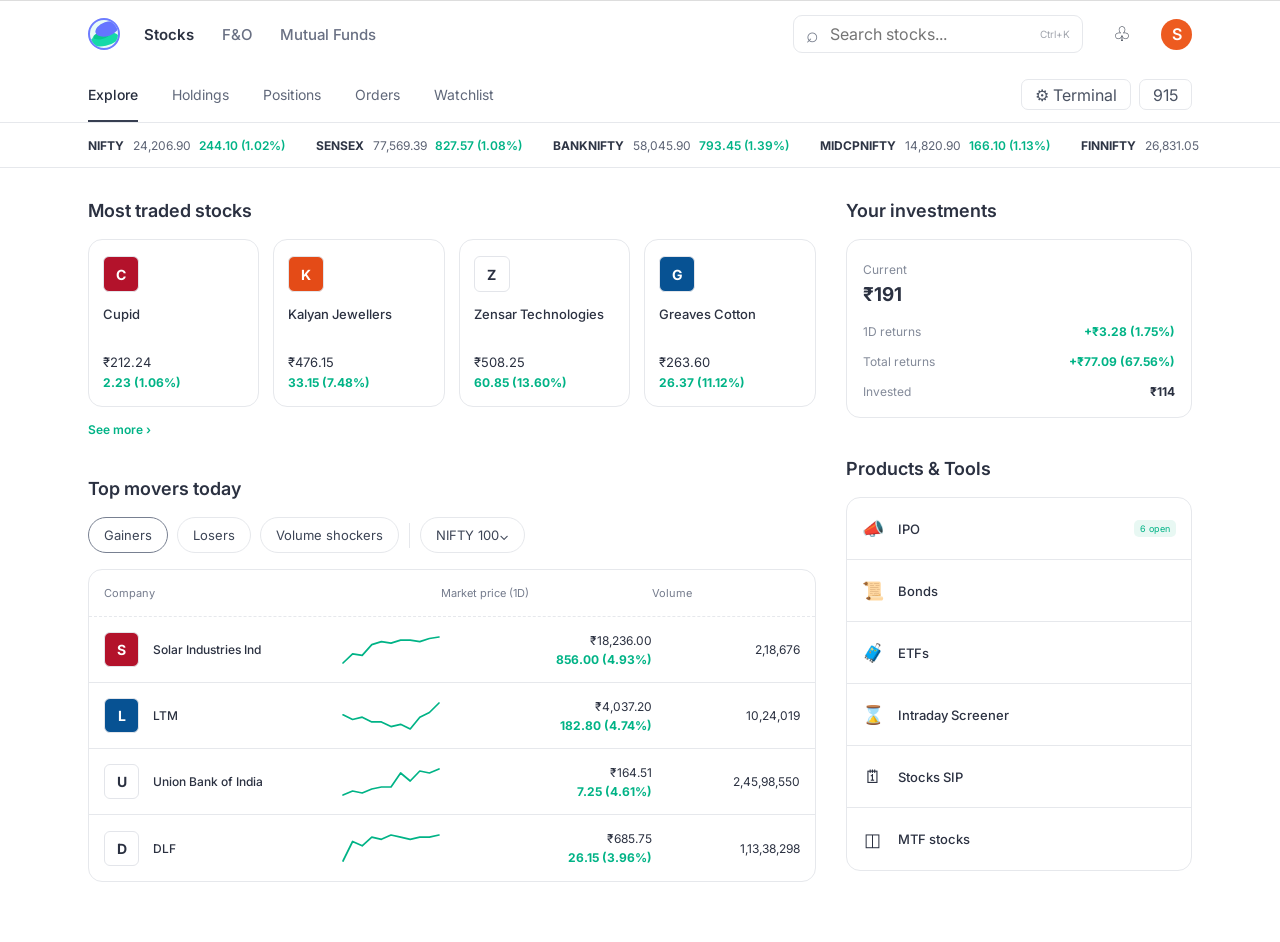
==== index.html @ 37b402b8 "Add files via upload" ====
<!DOCTYPE html>
<html lang="en">
<head>
  <meta charset="UTF-8" />
  <meta name="viewport" content="width=device-width, initial-scale=1, viewport-fit=cover" />
  <meta name="theme-color" content="#ffffff" />
  <meta name="apple-mobile-web-app-capable" content="yes" />
  <meta name="apple-mobile-web-app-status-bar-style" content="default" />
  <meta name="apple-mobile-web-app-title" content="Stocks Explore" />
  <link rel="manifest" href="manifest.webmanifest" />
  <link rel="apple-touch-icon" href="icons/icon-192.png" />
  <title>Stocks Explore</title>
  <link rel="preconnect" href="https://fonts.googleapis.com">
  <link rel="preconnect" href="https://fonts.gstatic.com" crossorigin>
  <link href="https://fonts.googleapis.com/css2?family=Inter:wght@400;500;600;700&display=swap" rel="stylesheet">
  <link rel="stylesheet" href="styles.css" />
</head>
<body>
  <header class="desktop-header">
    <div class="header-row">
      <a class="brand" href="#" aria-label="Stocks Explore">
        <span class="brand-logo"><i></i></span>
      </a>
      <nav class="primary-nav">
        <a class="active" href="#">Stocks</a>
        <a href="#">F&amp;O</a>
        <a href="#">Mutual Funds</a>
      </nav>
      <label class="search">
        <span>⌕</span>
        <input placeholder="Search stocks..." />
        <small>Ctrl+K</small>
      </label>
      <button class="bell" aria-label="Notifications">♧</button>
      <button class="profile">S</button>
    </div>

    <div class="nav-row">
      <nav class="secondary-nav">
        <a class="active" href="#">Explore</a>
        <a href="#">Holdings</a>
        <a href="#">Positions</a>
        <a href="#">Orders</a>
        <a href="#">Watchlist</a>
      </nav>
      <div class="nav-actions">
        <button>⚙ Terminal</button>
        <button>915</button>
      </div>
    </div>

    <div class="market-strip">
      <div class="strip-inner">
        <span><b>NIFTY</b> 24,206.90 <em>244.10 (1.02%)</em></span>
        <span><b>SENSEX</b> 77,569.39 <em>827.57 (1.08%)</em></span>
        <span><b>BANKNIFTY</b> 58,045.90 <em>793.45 (1.39%)</em></span>
        <span><b>MIDCPNIFTY</b> 14,820.90 <em>166.10 (1.13%)</em></span>
        <span><b>FINNIFTY</b> 26,831.05</span>
        <button class="globe">◎</button>
      </div>
    </div>
  </header>

  <header class="mobile-header">
    <div class="mobile-search">
      <span class="brand-logo compact"><i></i></span>
      <span class="search-glyph">⌕</span>
      <input placeholder="Search stocks" />
      <button class="mobile-profile">U</button>
    </div>
    <div class="mobile-tabs">
      <button class="active">Explore</button>
      <button>Dashboard</button>
    </div>
  </header>

  <main>
    <div class="desktop-page">
      <section class="desktop-left">
        <section class="block">
          <h1>Most traded stocks</h1>
          <div class="traded-grid" id="tradedGrid"></div>
          <button class="text-link">See more ›</button>
        </section>

        <section class="block movers">
          <h1>Top movers today</h1>
          <div class="filter-row">
            <button class="active">Gainers</button>
            <button>Losers</button>
            <button>Volume shockers</button>
            <span class="divider"></span>
            <button>NIFTY 100⌄</button>
          </div>

          <div class="stock-table">
            <div class="table-head">
              <span>Company</span>
              <span>Market price (1D)</span>
              <span>Volume</span>
            </div>
            <div id="stockRows"></div>
          </div>
        </section>
      </section>

      <aside class="desktop-right">
        <section class="block">
          <h1>Your investments</h1>
          <div class="investment-card">
            <span class="muted">Current</span>
            <h2>₹191</h2>
            <div class="metric"><span>1D returns</span><strong>+₹3.28 (1.75%)</strong></div>
            <div class="metric"><span>Total returns</span><strong>+₹77.09 (67.56%)</strong></div>
            <div class="metric"><span>Invested</span><b>₹114</b></div>
          </div>
        </section>

        <section class="block tools-block">
          <h1>Products &amp; Tools</h1>
          <div class="tools-card" id="toolsList"></div>
        </section>
      </aside>
    </div>

    <div class="mobile-page">
      <section class="mobile-section">
        <div class="mobile-title-row">
          <h2>Market Indices</h2>
          <button class="green-pill">SCREENER</button>
        </div>
        <div class="horizontal-scroll" id="indicesRow"></div>
      </section>

      <section class="mobile-section">
        <div class="mobile-title-row">
          <h2>Top Gainers <small>NIFTY100</small></h2>
          <button class="plain-green">SEE MORE</button>
        </div>
        <div class="horizontal-scroll" id="gainersRow"></div>
      </section>

      <section class="mobile-section">
        <div class="mobile-title-row">
          <h2>Stocks in News</h2>
          <button class="green-pill">NEWS</button>
        </div>
        <div class="horizontal-scroll" id="newsRow"></div>
      </section>
    </div>
  </main>

  <nav class="bottom-nav">
    <a class="active" href="#"><span>↗</span><small>Stocks</small></a>
    <a href="#"><span>◒</span><small>Mutual Funds</small></a>
  </nav>

  <div id="installBanner" class="install-banner" hidden>
    <div>
      <strong>Install this web app</strong>
      <span>Add it to your home screen for an app-like experience.</span>
    </div>
    <button id="installBtn">Install</button>
    <button id="dismissInstall" aria-label="Dismiss">×</button>
  </div>

  <script src="script.js"></script>
</body>
</html>
---- styles.css ----
*{box-sizing:border-box}
:root{
  --green:#00b386;
  --text:#2b3141;
  --muted:#7d8493;
  --line:#e6e8ec;
  --bg:#fff;
  --soft:#f7f8fa;
}
html,body{margin:0;min-height:100%;font-family:Inter,Arial,sans-serif;color:var(--text);background:#fff}
body{overflow-x:hidden}
button,input{font:inherit}
button{cursor:pointer}
a{text-decoration:none;color:inherit}
.mobile-header,.mobile-page,.bottom-nav{display:none}

/* Desktop header */
.desktop-header{border-top:1px solid #ddd;background:#fff}
.header-row,.nav-row,.strip-inner{max-width:1120px;margin:auto;padding:0 8px}
.header-row{height:66px;display:flex;align-items:center;gap:24px}
.brand{display:flex;align-items:center}
.brand-logo{position:relative;display:inline-block;width:32px;height:32px;border:2px solid #6d7cff;border-radius:50%;overflow:hidden;background:#e6fbf6;flex:0 0 auto}
.brand-logo:before,.brand-logo:after,.brand-logo i:before{content:"";position:absolute;border-radius:50%}
.brand-logo:before{width:29px;height:13px;left:0;bottom:2px;background:#15d9a8;transform:rotate(-12deg)}
.brand-logo:after{width:24px;height:14px;right:-1px;top:2px;background:#6575ff;transform:rotate(-18deg)}
.brand-logo i:before{width:17px;height:7px;left:3px;top:12px;background:#07c88f;transform:rotate(-14deg)}
.primary-nav{display:flex;align-items:center;gap:28px;margin-right:auto}
.primary-nav a{font-size:15px;color:#697083;font-weight:500}
.primary-nav a.active{font-weight:600;color:#2c3241}
.search{width:290px;height:38px;border:1px solid var(--line);border-radius:9px;display:flex;align-items:center;gap:9px;padding:0 12px}
.search span{font-size:21px;color:#757c8b;line-height:1}
.search input{min-width:0;flex:1;border:none;outline:none;color:#525868}
.search small{font-size:10px;color:#a1a5ad}
.bell{border:0;background:transparent;font-size:20px;color:#252d3d}
.profile,.mobile-profile{border:0;border-radius:50%;display:grid;place-items:center;color:#fff;font-weight:600}
.profile{width:31px;height:31px;background:#ed5b20}
.nav-row{height:55px;display:flex;justify-content:space-between;align-items:center}
.secondary-nav{align-self:stretch;display:flex;align-items:center;gap:34px}
.secondary-nav a{align-self:stretch;display:flex;align-items:center;font-size:14px;color:#60687a;position:relative}
.secondary-nav a.active{color:#252c3c;font-weight:500}
.secondary-nav a.active:after{content:"";height:2px;background:#373f51;position:absolute;bottom:0;left:0;right:0}
.nav-actions{display:flex;gap:8px}
.nav-actions button{border:1px solid var(--line);background:#fff;border-radius:7px;height:31px;padding:0 13px;color:#4b5363}
.market-strip{border-top:1px solid var(--line);border-bottom:1px solid var(--line)}
.strip-inner{height:44px;display:flex;align-items:center;gap:31px;white-space:nowrap;overflow:hidden}
.strip-inner span{font-size:12px;color:#5d6475}
.strip-inner b{margin-right:6px;color:#2e3545}
.strip-inner em{font-style:normal;color:var(--green);font-weight:600;margin-left:5px}
.globe{border:1px solid var(--line);background:#fff;width:30px;height:30px;border-radius:8px;font-size:18px;color:#727989}

/* Desktop body */
.desktop-page{max-width:1120px;margin:32px auto 60px;padding:0 8px;display:grid;grid-template-columns:minmax(0,2.1fr) minmax(290px,1fr);gap:30px}
.block h1{font-size:18px;margin:0 0 18px;font-weight:600}
.traded-grid{display:grid;grid-template-columns:repeat(4,1fr);gap:14px}
.trade-card{height:168px;border:1px solid var(--line);border-radius:14px;padding:16px 14px;display:flex;flex-direction:column}
.logo-box{width:36px;height:36px;border:1px solid #e3e5ea;border-radius:6px;display:grid;place-items:center;font-weight:700;font-size:14px;margin-bottom:14px;background:#fff}
.logo-box.red{background:#b3122b;color:#fff}
.logo-box.orange{background:#e44b17;color:#fff}
.logo-box.blue{background:#075293;color:#fff}
.logo-box.yellow{background:#f3be25;color:#2b3141}
.logo-box.navy{background:#0d4a85;color:#fff}
.trade-card h3{font-size:13px;margin:0 0 auto;font-weight:500;line-height:1.3}
.trade-card p,.mobile-stock-card p,.index-card p{margin:0 0 5px;font-size:13px}
.trade-card strong,.mobile-stock-card strong,.index-card strong{font-size:12px;color:var(--green)}
.text-link{margin-top:15px;background:transparent;border:0;padding:0;color:var(--green);font-size:12px;font-weight:600}
.movers{margin-top:40px}
.filter-row{display:flex;align-items:center;gap:9px;margin-bottom:16px}
.filter-row button{border:1px solid var(--line);background:#fff;border-radius:22px;height:36px;padding:0 15px;color:#3d4556;font-size:13px}
.filter-row button.active{border-color:#788091}
.divider{width:1px;height:25px;background:var(--line);margin:0 1px}
.stock-table{border:1px solid var(--line);border-radius:14px;overflow:hidden}
.table-head,.stock-row{display:grid;grid-template-columns:1.6fr 1fr .7fr;align-items:center}
.table-head{height:47px;border-bottom:1px dashed var(--line);font-size:11px;color:#757c8d;padding:0 15px}
.stock-row{min-height:66px;border-bottom:1px solid var(--line);padding:0 15px}
.stock-row:last-child{border-bottom:0}
.company-cell{display:flex;align-items:center;gap:14px}
.company-cell .logo-box{margin:0;width:35px;height:35px}
.company-name{font-size:12px;font-weight:500}
.sparkline{width:100px;height:30px;margin-left:auto}
.price-cell{font-size:12px;text-align:right}
.price-cell strong{display:block;color:var(--green);margin-top:4px}
.volume-cell{text-align:right;font-size:12px}
.investment-card,.tools-card{border:1px solid var(--line);border-radius:14px;background:#fff}
.investment-card{padding:18px 16px}
.investment-card .muted,.metric span{font-size:12px;color:#838a99}
.investment-card h2{font-size:19px;margin:5px 0 18px}
.metric{display:flex;justify-content:space-between;align-items:center;margin-top:15px}
.metric strong{font-size:12px;color:var(--green)}
.metric b{font-size:12px}
.tools-block{margin-top:40px}
.tool-row{height:62px;border-bottom:1px solid var(--line);display:flex;align-items:center;padding:0 15px;gap:14px}
.tool-row:last-child{border-bottom:0}
.tool-icon{width:22px;text-align:center;font-size:18px}
.tool-row span{font-size:13px;font-weight:500}
.tool-row small{margin-left:auto;background:#e8f8f3;color:var(--green);border-radius:5px;padding:3px 6px;font-size:9px}

/* mobile */
@media(max-width:760px){
  body{background:#f4f6fa;padding-bottom:61px}
  .desktop-header,.desktop-page{display:none}
  .mobile-header,.mobile-page,.bottom-nav{display:block}
  .mobile-header{background:#fff;border-top:5px solid #dce4ef;position:sticky;top:0;z-index:20}
  .mobile-search{margin:16px 17px 8px;height:44px;border:1px solid #dfe2e7;border-radius:22px;display:flex;align-items:center;padding:0 10px;gap:9px}
  .brand-logo.compact{width:31px;height:31px}
  .search-glyph{font-size:20px;color:#6f7686}
  .mobile-search input{border:0;outline:0;flex:1;min-width:0;font-size:14px;color:#525968}
  .mobile-profile{width:28px;height:28px;background:#a52bb6}
  .mobile-tabs{height:48px;display:grid;grid-template-columns:1fr 1fr;border-bottom:1px solid var(--line)}
  .mobile-tabs button{border:0;background:#fff;color:#293143;position:relative}
  .mobile-tabs button.active{color:var(--green)}
  .mobile-tabs button.active:after{content:"";position:absolute;left:0;right:0;bottom:0;height:2px;background:var(--green)}
  .mobile-page{background:#fff}
  .mobile-section{padding:32px 0 10px}
  .mobile-title-row{display:flex;align-items:center;justify-content:space-between;padding:0 16px;margin-bottom:14px}
  .mobile-title-row h2{font-size:14px;margin:0;font-weight:600}
  .mobile-title-row h2 small{font-size:9px;color:#a2a7b0;font-weight:400;margin-left:4px}
  .green-pill{border:0;background:#e6f8f2;color:var(--green);border-radius:16px;padding:7px 16px;font-size:10px;font-weight:600}
  .plain-green{border:0;background:transparent;color:var(--green);font-size:10px;font-weight:600}
  .horizontal-scroll{display:flex;gap:14px;overflow-x:auto;padding:0 20px 12px;scrollbar-width:none}
  .horizontal-scroll::-webkit-scrollbar{display:none}
  .index-card,.mobile-stock-card{flex:0 0 132px;border:1px solid var(--line);border-radius:7px;background:#fff;padding:14px;min-height:97px}
  .index-card h3,.mobile-stock-card h3{font-size:12px;margin:0 0 18px;font-weight:500;line-height:1.3;white-space:nowrap;overflow:hidden;text-overflow:ellipsis}
  .mobile-stock-card{min-height:160px;display:flex;flex-direction:column}
  .mobile-stock-card .logo-box{margin-bottom:13px;width:36px;height:36px}
  .mobile-stock-card h3{margin-bottom:auto}
  .mobile-stock-card p{margin-top:22px}
  .negative{color:#ef553f!important}
  .bottom-nav{position:fixed;left:0;right:0;bottom:0;height:61px;background:#fff;border-top:1px solid var(--line);display:grid;grid-template-columns:1fr 1fr;z-index:30}
  .bottom-nav a{display:flex;flex-direction:column;align-items:center;justify-content:center;gap:3px;color:#697080}
  .bottom-nav a.active{color:#4e54ff}
  .bottom-nav span{font-size:18px}
  .bottom-nav small{font-size:10px}
  .install-banner{left:10px!important;right:10px!important;bottom:72px!important}
}

/* install */
.install-banner{position:fixed;left:50%;transform:translateX(-50%);bottom:20px;z-index:100;width:min(540px,calc(100% - 32px));background:#202633;color:#fff;border-radius:12px;padding:13px 14px;display:flex;align-items:center;gap:12px;box-shadow:0 8px 30px rgba(0,0,0,.22)}
.install-banner[hidden]{display:none}
.install-banner div{display:flex;flex-direction:column;gap:3px;flex:1}
.install-banner strong{font-size:13px}
.install-banner span{font-size:11px;color:#c8ccd5}
.install-banner button{border:0;border-radius:8px;padding:8px 13px}
#installBtn{background:var(--green);color:#fff;font-weight:600}
#dismissInstall{background:transparent;color:#fff;font-size:21px;padding:3px 6px}
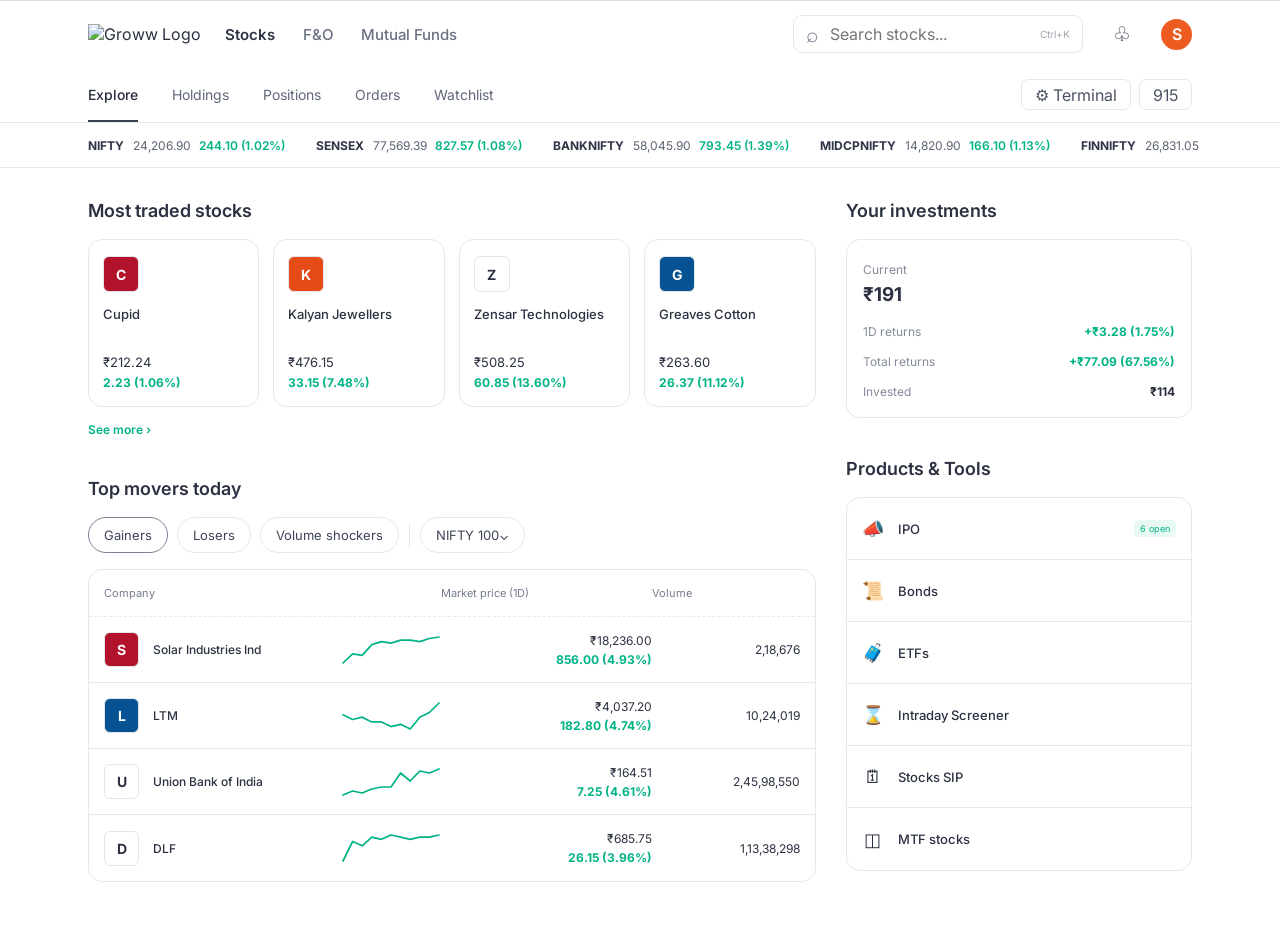
==== commit 84f7c682: "Update index.html" ====
--- a/index.html
+++ b/index.html
@@ -8,7 +8,7 @@
   <meta name="apple-mobile-web-app-status-bar-style" content="default" />
   <meta name="apple-mobile-web-app-title" content="Stocks Explore" />
   <link rel="manifest" href="manifest.webmanifest" />
-  <link rel="apple-touch-icon" href="icons/icon-192.png" />
+  <link rel="apple-touch-icon" href="icons/groww-logo-270.png" />
   <title>Stocks Explore</title>
   <link rel="preconnect" href="https://fonts.googleapis.com">
   <link rel="preconnect" href="https://fonts.gstatic.com" crossorigin>
@@ -18,9 +18,11 @@
 <body>
   <header class="desktop-header">
     <div class="header-row">
-      <a class="brand" href="#" aria-label="Stocks Explore">
-        <span class="brand-logo"><i></i></span>
-      </a>
+      <a class="brand" href="#">
+    <img src="icons/groww-logo-270.png"
+         alt="Groww Logo"
+         class="logo-img">
+</a>
       <nav class="primary-nav">
         <a class="active" href="#">Stocks</a>
         <a href="#">F&amp;O</a>
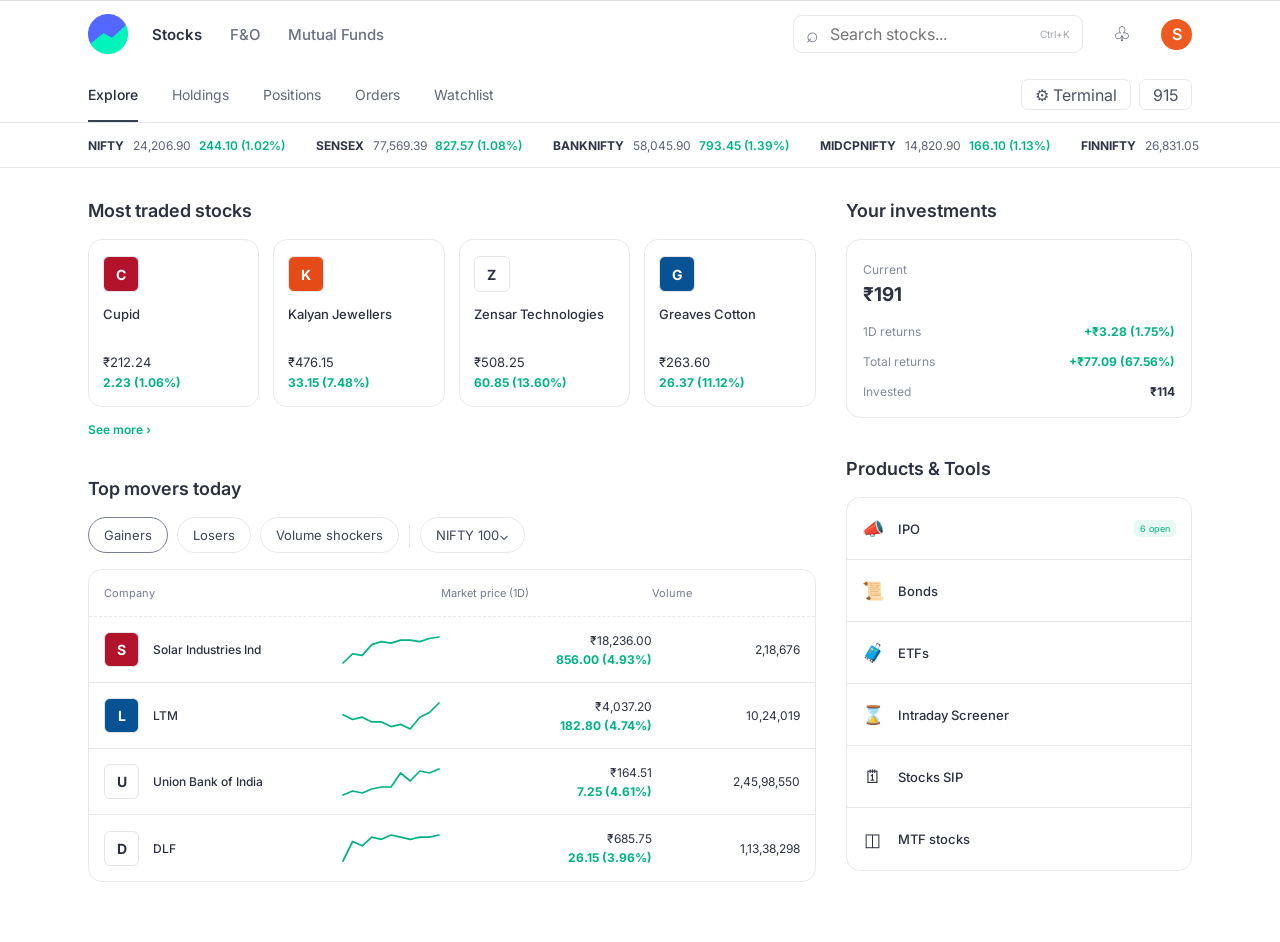
==== commit 9a4dc06f: "Update index.html" ====
--- a/index.html
+++ b/index.html
@@ -19,7 +19,7 @@
   <header class="desktop-header">
     <div class="header-row">
       <a class="brand" href="#">
-    <img src="icons/groww-logo-270.png"
+    <img src="groww-logo-270.png"
          alt="Groww Logo"
          class="logo-img">
 </a>
--- a/styles.css
+++ b/styles.css
@@ -48,6 +48,13 @@
 .strip-inner b{margin-right:6px;color:#2e3545}
 .strip-inner em{font-style:normal;color:var(--green);font-weight:600;margin-left:5px}
 .globe{border:1px solid var(--line);background:#fff;width:30px;height:30px;border-radius:8px;font-size:18px;color:#727989}
+
+
+.logo-img{
+    width:40px;
+    height:40px;
+    object-fit:contain;
+}
 
 /* Desktop body */
 .desktop-page{max-width:1120px;margin:32px auto 60px;padding:0 8px;display:grid;grid-template-columns:minmax(0,2.1fr) minmax(290px,1fr);gap:30px}
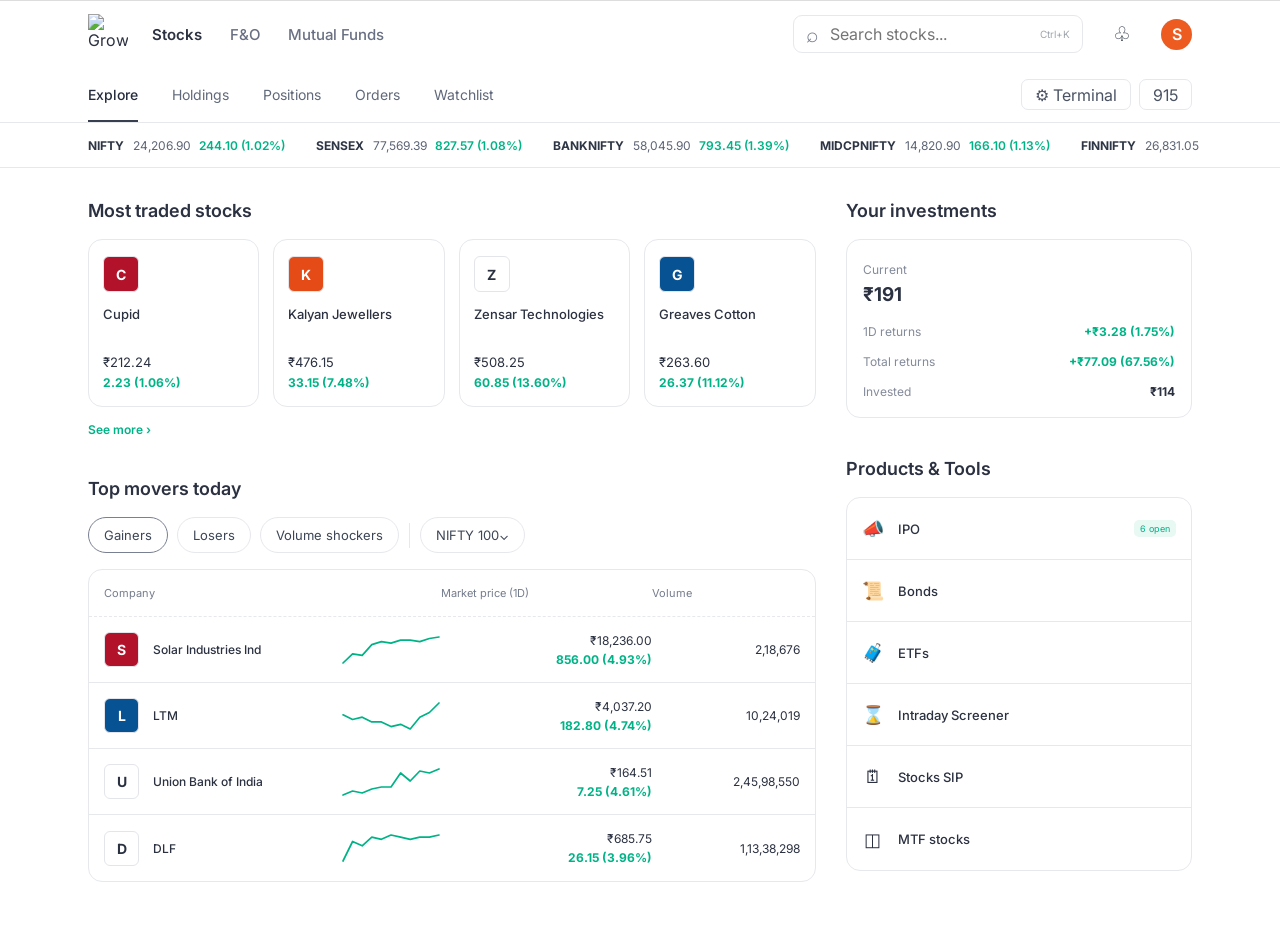
==== commit 5ca0741a: "Update index.html" ====
--- a/index.html
+++ b/index.html
@@ -19,7 +19,7 @@
   <header class="desktop-header">
     <div class="header-row">
       <a class="brand" href="#">
-    <img src="groww-logo-270.png"
+    <img src="icons/groww-logo-270.png"
          alt="Groww Logo"
          class="logo-img">
 </a>
@@ -65,7 +65,10 @@
 
   <header class="mobile-header">
     <div class="mobile-search">
-      <span class="brand-logo compact"><i></i></span>
+      <img
+    src="icons/groww-logo-270.png"
+    class="mobile-logo"
+    alt="Groww Logo">
       <span class="search-glyph">⌕</span>
       <input placeholder="Search stocks" />
       <button class="mobile-profile">U</button>
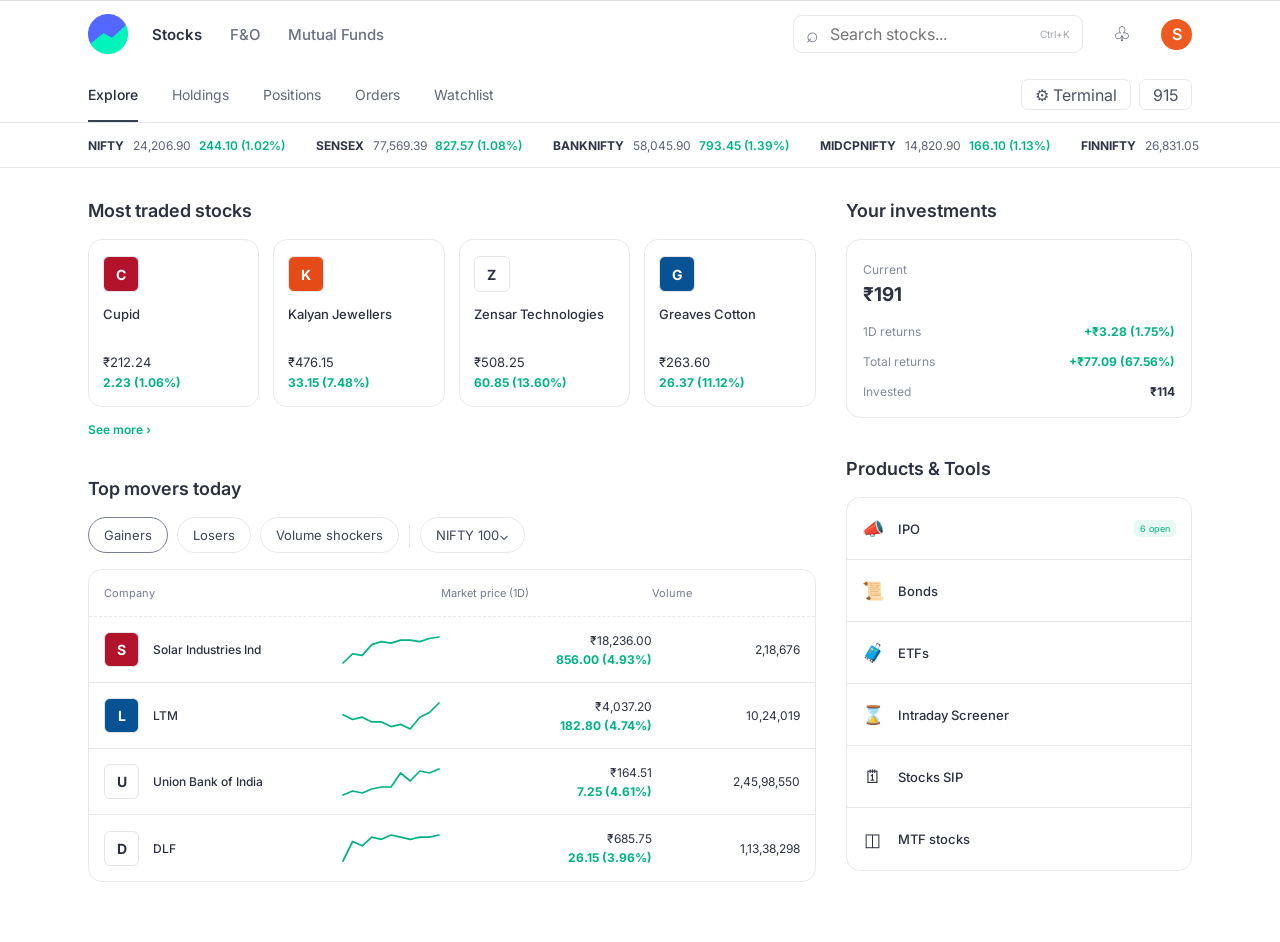
==== commit 3f4da65d: "Update logo image source in index.html" ====
--- a/index.html
+++ b/index.html
@@ -19,7 +19,7 @@
   <header class="desktop-header">
     <div class="header-row">
       <a class="brand" href="#">
-    <img src="icons/groww-logo-270.png"
+    <img src="groww-logo-270.png"
          alt="Groww Logo"
          class="logo-img">
 </a>
@@ -66,7 +66,7 @@
   <header class="mobile-header">
     <div class="mobile-search">
       <img
-    src="icons/groww-logo-270.png"
+    src="groww-logo-270.png"
     class="mobile-logo"
     alt="Groww Logo">
       <span class="search-glyph">⌕</span>
--- a/styles.css
+++ b/styles.css
@@ -53,6 +53,11 @@
 .logo-img{
     width:40px;
     height:40px;
+    object-fit:contain;
+}
+.mobile-logo{
+    width:36px;
+    height:36px;
     object-fit:contain;
 }
 
